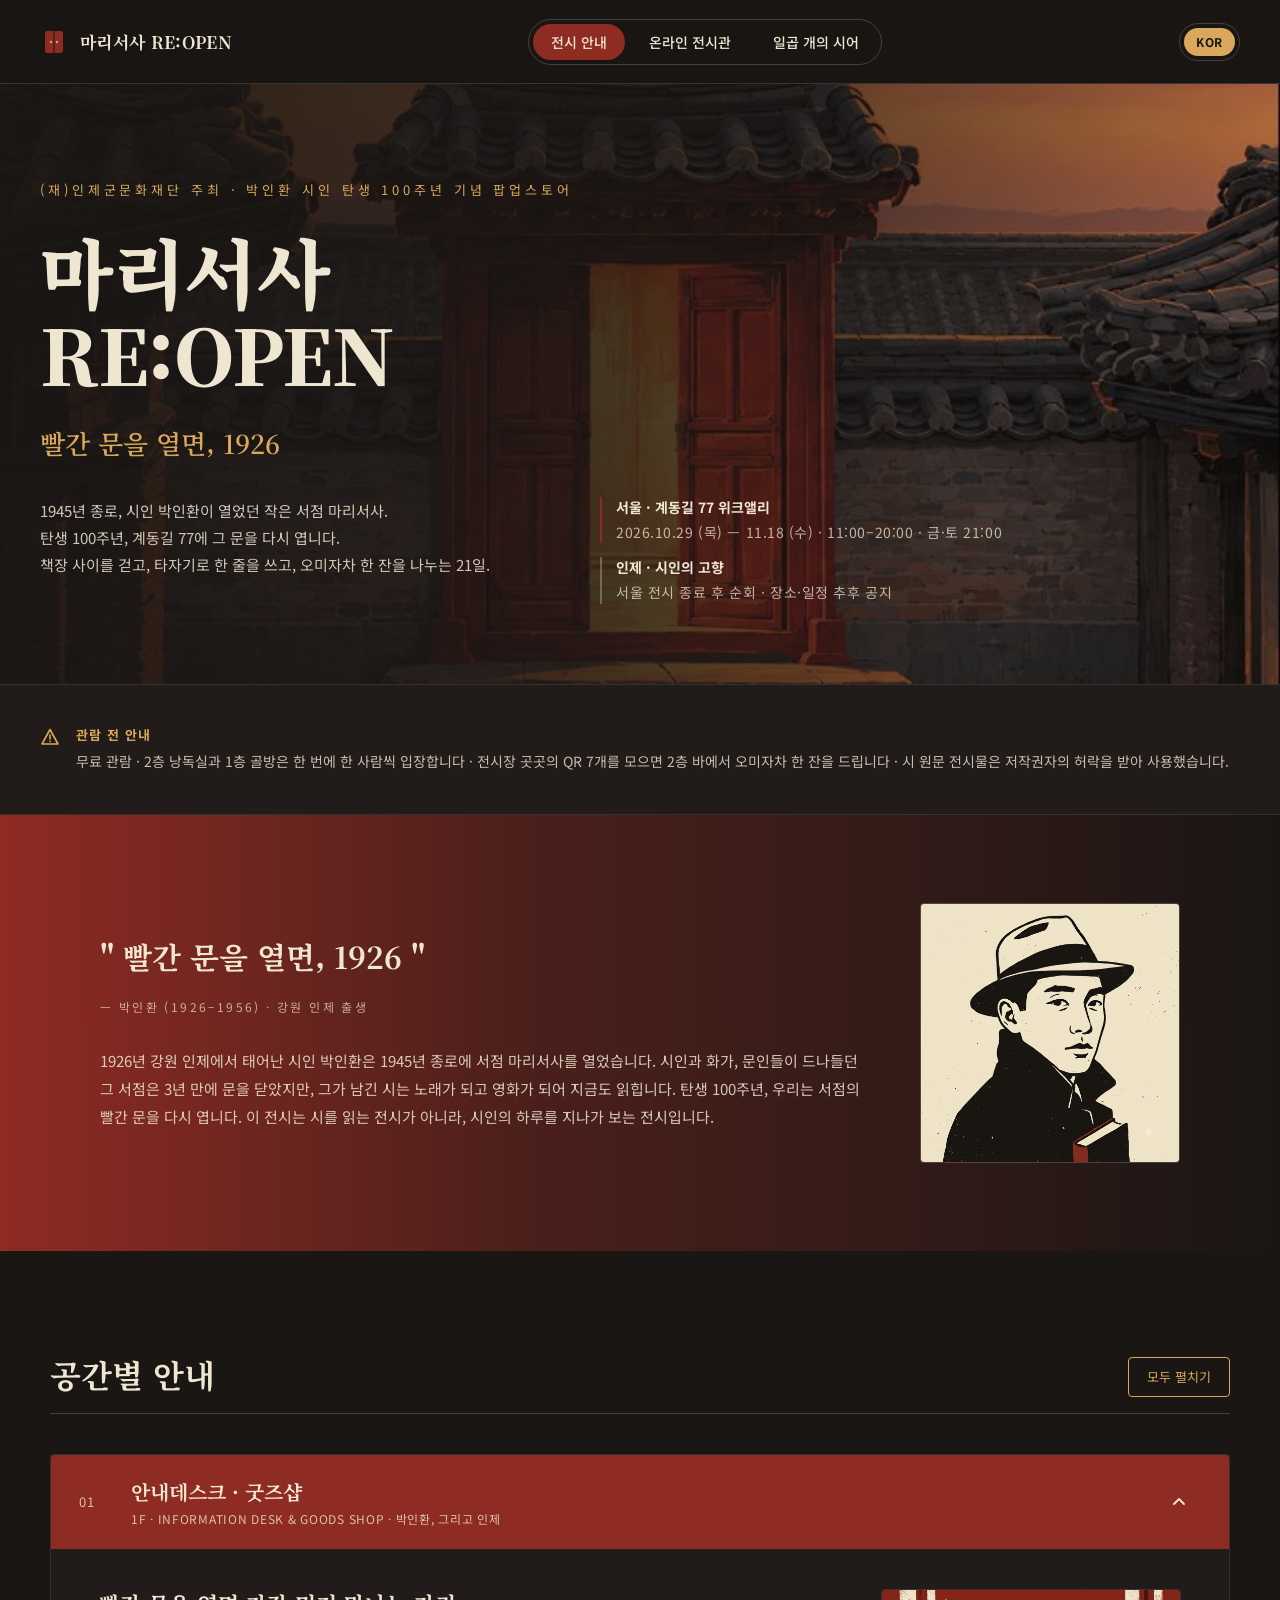
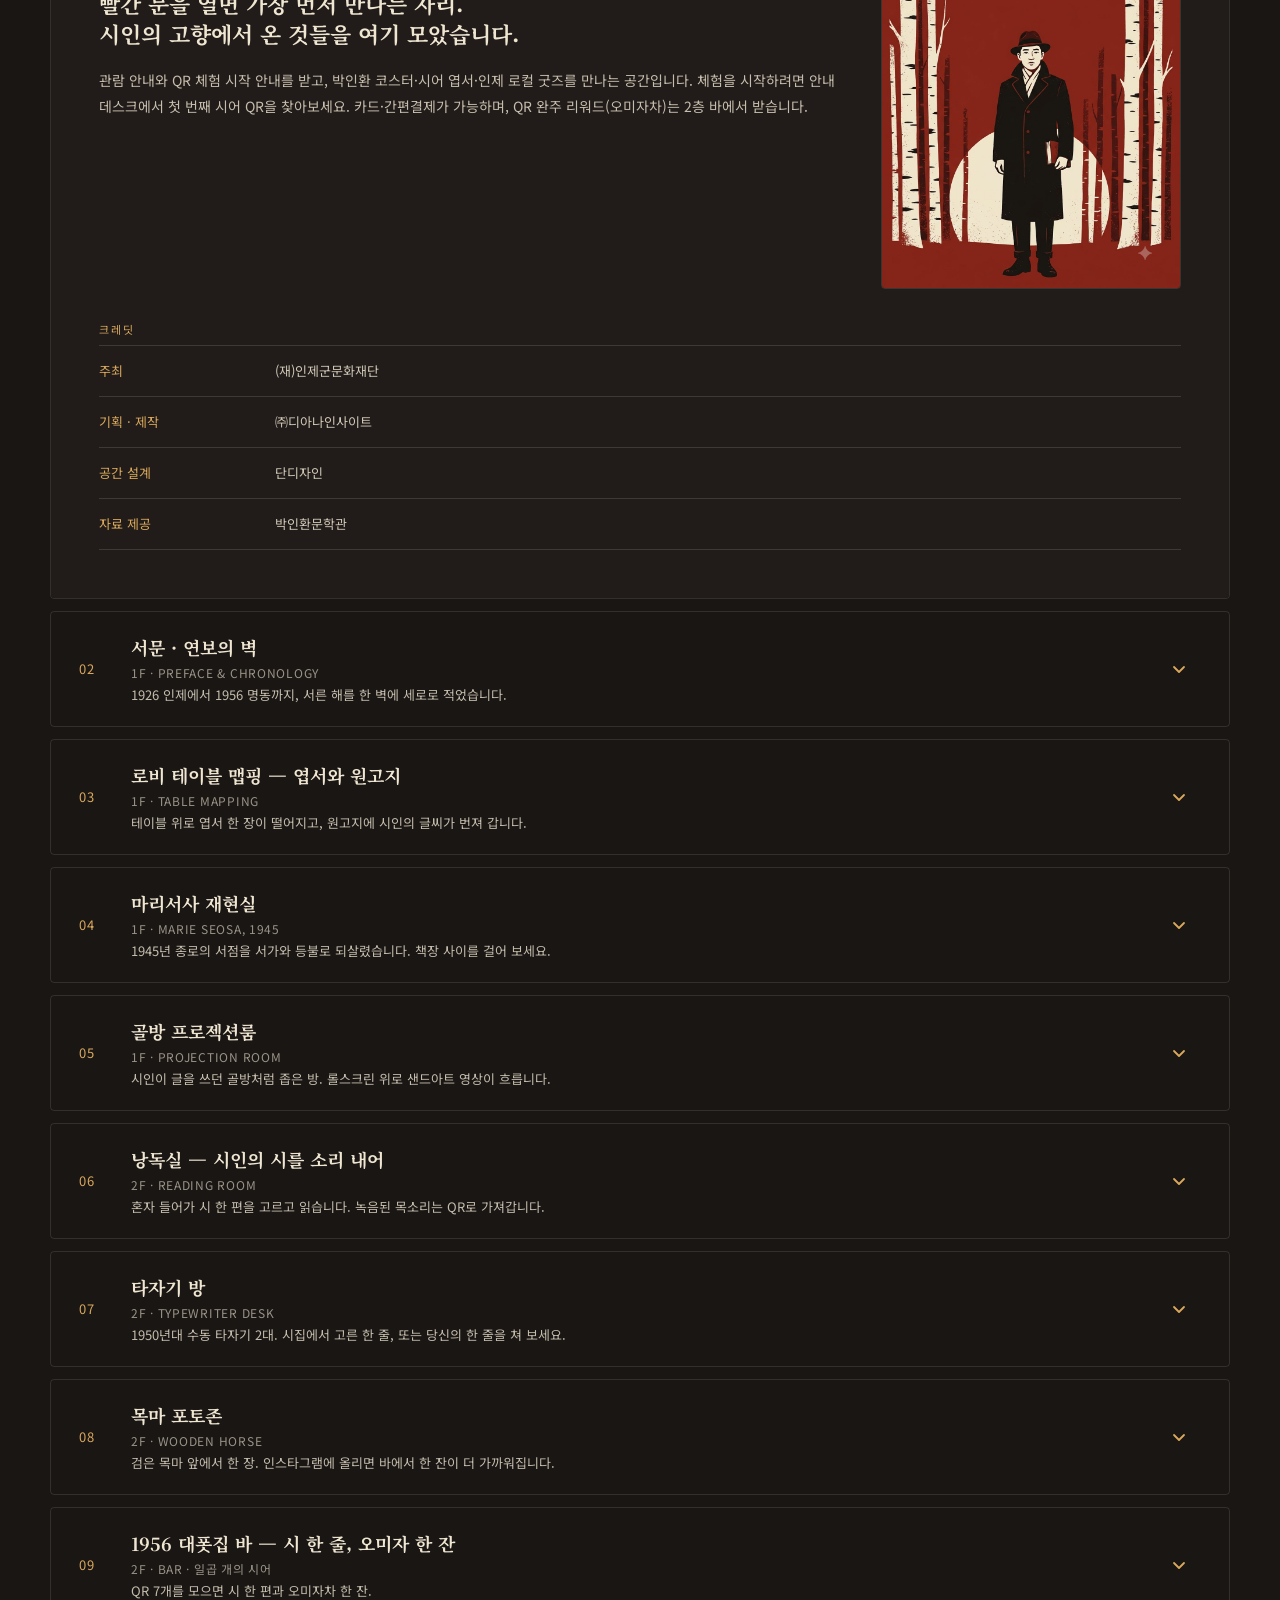
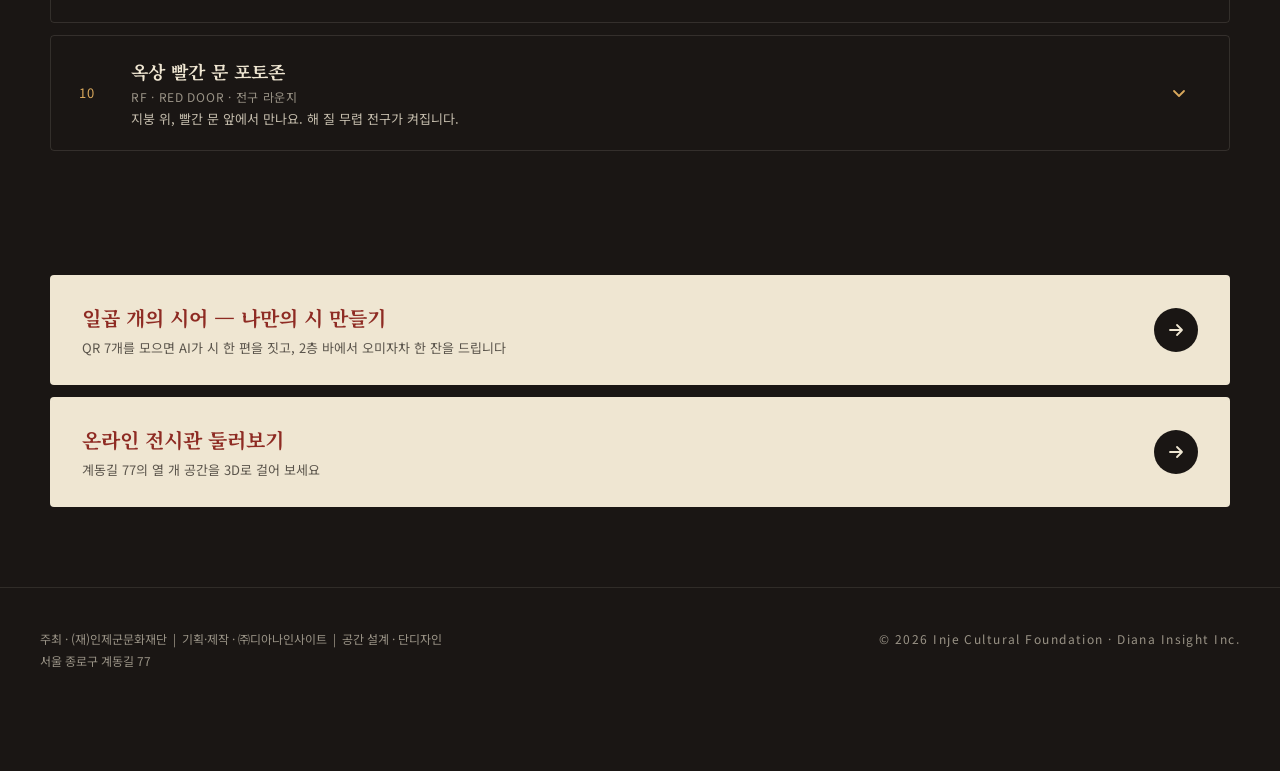
==== index.html @ 1840acc5 "마리서사 RE:OPEN 홈페이지 첫 버전 (parkinhwan100.com) 디자인 캔버스 시안을 정적 HTML로 변환: 전시 안내, 온라인 전시관, 오픈 준비중 팝업, 모바일 대" ====
<!doctype html>
<html lang="ko">
<head>
<meta charset="utf-8">
<meta name="viewport" content="width=device-width, initial-scale=1">
<title>마리서사 RE:OPEN · 박인환 시인 탄생 100주년</title>
<meta name="description" content="박인환 시인 탄생 100주년 기념 팝업스토어 마리서사 RE:OPEN. 2026.10.29 — 11.18, 서울 종로구 계동길 77.">
<meta property="og:title" content="마리서사 RE:OPEN — 빨간 문을 열면, 1926">
<meta property="og:description" content="박인환 시인 탄생 100주년 기념 팝업스토어 · 2026.10.29 — 11.18 · 서울 계동길 77">
<meta property="og:image" content="https://parkinhwan100.com/img/hero-main.jpg">
<meta property="og:url" content="https://parkinhwan100.com/">
<meta property="og:type" content="website">
<meta name="theme-color" content="#1A1614">
<link rel="icon" href="favicon.svg" type="image/svg+xml">
<link rel="preconnect" href="https://fonts.googleapis.com">
<link rel="preconnect" href="https://fonts.gstatic.com" crossorigin>
<link href="https://fonts.googleapis.com/css2?family=Noto+Sans+KR:wght@400;500;700&family=Noto+Serif+KR:wght@400;600;700;900&display=swap" rel="stylesheet">
<link rel="stylesheet" href="style.css">
</head>
<body>

<header class="gnb">
  <a class="logo" href="./" aria-label="마리서사 RE:OPEN 홈">
    <svg width="28" height="28" viewBox="0 0 28 28" fill="none" aria-hidden="true"><rect x="5" y="3" width="18" height="22" rx="2" fill="#8E2B23"/><rect x="13.5" y="3" width="1" height="22" fill="#1A1614"/><circle cx="11" cy="14" r="1.2" fill="#D9A85C"/><circle cx="17" cy="14" r="1.2" fill="#D9A85C"/></svg>
    <span>마리서사 RE:OPEN</span>
  </a>
  <nav class="tabs" aria-label="주요 메뉴">
    <a href="./" aria-current="page">전시 안내</a>
    <a href="online/">온라인 전시관</a>
    <a href="#poem">일곱 개의 시어</a>
  </nav>
  <div class="lang" aria-label="언어"><span>KOR</span></div>
</header>

<main>
<section class="hero" aria-label="전시 소개">
  <img src="img/hero-main.jpg" alt="">
  <div class="hero-body wrap">
    <p class="eyebrow">(재)인제군문화재단 주최 · 박인환 시인 탄생 100주년 기념 팝업스토어</p>
    <h1>마리서사<br>RE:OPEN</h1>
    <p class="tagline">빨간 문을 열면, 1926</p>
    <div class="hero-cols">
      <p>1945년 종로, 시인 박인환이 열었던 작은 서점 마리서사.<br>탄생 100주년, 계동길 77에 그 문을 다시 엽니다.<br>책장 사이를 걷고, 타자기로 한 줄을 쓰고, 오미자차 한 잔을 나누는 21일.</p>
      <dl class="schedule">
        <div><dt>서울 · 계동길 77 위크앨리</dt><dd>2026.10.29 (목) — 11.18 (수) · 11:00–20:00 · 금·토 21:00</dd></div>
        <div><dt>인제 · 시인의 고향</dt><dd>서울 전시 종료 후 순회 · 장소·일정 추후 공지</dd></div>
      </dl>
    </div>
  </div>
</section>

<section class="notice" aria-label="관람 전 안내">
  <div class="wrap">
    <svg width="20" height="20" viewBox="0 0 20 20" fill="none" aria-hidden="true"><path d="M10 2.5 18 17H2L10 2.5Z" stroke="#D9A85C" stroke-width="1.6" stroke-linejoin="round"/><path d="M10 8v4" stroke="#D9A85C" stroke-width="1.6" stroke-linecap="round"/><circle cx="10" cy="14.3" r=".9" fill="#D9A85C"/></svg>
    <div>
      <b>관람 전 안내</b>
      <p>무료 관람 · 2층 낭독실과 1층 골방은 한 번에 한 사람씩 입장합니다 · 전시장 곳곳의 QR 7개를 모으면 2층 바에서 오미자차 한 잔을 드립니다 · 시 원문 전시물은 저작권자의 허락을 받아 사용했습니다.</p>
    </div>
  </div>
</section>

<section class="preface" aria-label="서문">
  <div class="wrap">
    <div class="preface-text">
      <p class="quote">" 빨간 문을 열면, 1926 "</p>
      <p class="by">— 박인환 (1926–1956) · 강원 인제 출생</p>
      <p>1926년 강원 인제에서 태어난 시인 박인환은 1945년 종로에 서점 마리서사를 열었습니다. 시인과 화가, 문인들이 드나들던 그 서점은 3년 만에 문을 닫았지만, 그가 남긴 시는 노래가 되고 영화가 되어 지금도 읽힙니다. 탄생 100주년, 우리는 서점의 빨간 문을 다시 엽니다. 이 전시는 시를 읽는 전시가 아니라, 시인의 하루를 지나가 보는 전시입니다.</p>
    </div>
    <img class="portrait" src="img/portrait.jpg" alt="중절모에 코트를 입고 책을 든 박인환 시인 일러스트">
  </div>
</section>

<section class="rooms" aria-label="공간별 안내">
  <div class="wrap-narrow">
    <div class="section-head">
      <h2>공간별 안내</h2>
      <button type="button" class="btn-outline" id="toggle-all">모두 펼치기</button>
    </div>

    <details class="room" id="room-01" open>
      <summary>
        <span class="no">01</span>
        <span class="head"><span class="title">안내데스크 · 굿즈샵</span><span class="sub">1F · INFORMATION DESK &amp; GOODS SHOP · 박인환, 그리고 인제</span><span class="lead">빨간 문을 열면 가장 먼저 만나는 자리.</span></span>
        <span class="chev" aria-hidden="true"><svg width="18" height="18" viewBox="0 0 18 18" fill="none"><path d="M4 7l5 5 5-5" stroke="#D9A85C" stroke-width="1.8" stroke-linecap="round" stroke-linejoin="round"/></svg></span>
      </summary>
      <div class="room-body">
        <div class="room-row">
          <div class="room-text">
            <p class="big">빨간 문을 열면 가장 먼저 만나는 자리.<br>시인의 고향에서 온 것들을 여기 모았습니다.</p>
            <p>관람 안내와 QR 체험 시작 안내를 받고, 박인환 코스터·시어 엽서·인제 로컬 굿즈를 만나는 공간입니다. 체험을 시작하려면 안내데스크에서 첫 번째 시어 QR을 찾아보세요. 카드·간편결제가 가능하며, QR 완주 리워드(오미자차)는 2층 바에서 받습니다.</p>
          </div>
          <img class="room-img" src="img/room01.jpg" alt="박인환 일러스트 — 굿즈샵 키비주얼" style="height:300px;object-position:50% 20%" loading="lazy">
        </div>
        <div class="kv">
          <p>크레딧</p>
          <dl>
            <div><dt>주최</dt><dd>(재)인제군문화재단</dd></div>
            <div><dt>기획 · 제작</dt><dd>㈜디아나인사이트</dd></div>
            <div><dt>공간 설계</dt><dd>단디자인</dd></div>
            <div><dt>자료 제공</dt><dd>박인환문학관</dd></div>
          </dl>
        </div>
      </div>
    </details>

    <details class="room" id="room-02">
      <summary>
        <span class="no">02</span>
        <span class="head"><span class="title">서문 · 연보의 벽</span><span class="sub">1F · PREFACE &amp; CHRONOLOGY</span><span class="lead">1926 인제에서 1956 명동까지, 서른 해를 한 벽에 세로로 적었습니다.</span></span>
        <span class="chev" aria-hidden="true"><svg width="18" height="18" viewBox="0 0 18 18" fill="none"><path d="M4 7l5 5 5-5" stroke="#D9A85C" stroke-width="1.8" stroke-linecap="round" stroke-linejoin="round"/></svg></span>
      </summary>
      <div class="room-body"><div class="room-row">
        <div class="room-text"><p class="big">1926 인제에서 1956 명동까지,<br>서른 해를 한 벽에 세로로 적었습니다.</p></div>
        <img class="room-img" src="img/room02.jpg" alt="서문 · 연보의 벽" loading="lazy">
      </div></div>
    </details>

    <details class="room" id="room-03">
      <summary>
        <span class="no">03</span>
        <span class="head"><span class="title">로비 테이블 맵핑 — 엽서와 원고지</span><span class="sub">1F · TABLE MAPPING</span><span class="lead">테이블 위로 엽서 한 장이 떨어지고, 원고지에 시인의 글씨가 번져 갑니다.</span></span>
        <span class="chev" aria-hidden="true"><svg width="18" height="18" viewBox="0 0 18 18" fill="none"><path d="M4 7l5 5 5-5" stroke="#D9A85C" stroke-width="1.8" stroke-linecap="round" stroke-linejoin="round"/></svg></span>
      </summary>
      <div class="room-body"><div class="room-row">
        <div class="room-text"><p class="big">테이블 위로 엽서 한 장이 떨어지고,<br>원고지에 시인의 글씨가 번져 갑니다.</p></div>
        <img class="room-img" src="img/room03.jpg" alt="로비 테이블 맵핑" loading="lazy">
      </div></div>
    </details>

    <details class="room" id="room-04">
      <summary>
        <span class="no">04</span>
        <span class="head"><span class="title">마리서사 재현실</span><span class="sub">1F · MARIE SEOSA, 1945</span><span class="lead">1945년 종로의 서점을 서가와 등불로 되살렸습니다. 책장 사이를 걸어 보세요.</span></span>
        <span class="chev" aria-hidden="true"><svg width="18" height="18" viewBox="0 0 18 18" fill="none"><path d="M4 7l5 5 5-5" stroke="#D9A85C" stroke-width="1.8" stroke-linecap="round" stroke-linejoin="round"/></svg></span>
      </summary>
      <div class="room-body"><div class="room-row">
        <div class="room-text"><p class="big">1945년 종로의 서점을 서가와 등불로 되살렸습니다.</p><p>책장 사이를 걸어 보세요.</p></div>
        <img class="room-img" src="img/room04.jpg" alt="마리서사 재현실" loading="lazy">
      </div></div>
    </details>

    <details class="room" id="room-05">
      <summary>
        <span class="no">05</span>
        <span class="head"><span class="title">골방 프로젝션룸</span><span class="sub">1F · PROJECTION ROOM</span><span class="lead">시인이 글을 쓰던 골방처럼 좁은 방. 롤스크린 위로 샌드아트 영상이 흐릅니다.</span></span>
        <span class="chev" aria-hidden="true"><svg width="18" height="18" viewBox="0 0 18 18" fill="none"><path d="M4 7l5 5 5-5" stroke="#D9A85C" stroke-width="1.8" stroke-linecap="round" stroke-linejoin="round"/></svg></span>
      </summary>
      <div class="room-body"><div class="room-row">
        <div class="room-text"><p class="big">시인이 글을 쓰던 골방처럼 좁은 방.</p><p>롤스크린 위로 샌드아트 영상이 흐릅니다. 한 번에 한 사람씩 입장합니다.</p></div>
        <img class="room-img" src="img/room05.jpg" alt="골방 프로젝션룸" loading="lazy">
      </div></div>
    </details>

    <details class="room" id="room-06">
      <summary>
        <span class="no">06</span>
        <span class="head"><span class="title">낭독실 — 시인의 시를 소리 내어</span><span class="sub">2F · READING ROOM</span><span class="lead">혼자 들어가 시 한 편을 고르고 읽습니다. 녹음된 목소리는 QR로 가져갑니다.</span></span>
        <span class="chev" aria-hidden="true"><svg width="18" height="18" viewBox="0 0 18 18" fill="none"><path d="M4 7l5 5 5-5" stroke="#D9A85C" stroke-width="1.8" stroke-linecap="round" stroke-linejoin="round"/></svg></span>
      </summary>
      <div class="room-body"><div class="room-row">
        <div class="room-text"><p class="big">혼자 들어가 시 한 편을 고르고 읽습니다.</p><p>녹음된 목소리는 QR로 가져갑니다. 한 번에 한 사람씩 입장합니다.</p></div>
        <img class="room-img" src="img/room03.jpg" alt="낭독실" style="object-position:50% 80%" loading="lazy">
      </div></div>
    </details>

    <details class="room" id="room-07">
      <summary>
        <span class="no">07</span>
        <span class="head"><span class="title">타자기 방</span><span class="sub">2F · TYPEWRITER DESK</span><span class="lead">1950년대 수동 타자기 2대. 시집에서 고른 한 줄, 또는 당신의 한 줄을 쳐 보세요.</span></span>
        <span class="chev" aria-hidden="true"><svg width="18" height="18" viewBox="0 0 18 18" fill="none"><path d="M4 7l5 5 5-5" stroke="#D9A85C" stroke-width="1.8" stroke-linecap="round" stroke-linejoin="round"/></svg></span>
      </summary>
      <div class="room-body"><div class="room-row">
        <div class="room-text"><p class="big">1950년대 수동 타자기 2대.</p><p>시집에서 고른 한 줄, 또는 당신의 한 줄을 쳐 보세요.</p></div>
        <img class="room-img" src="img/room07.jpg" alt="타자기 방" loading="lazy">
      </div></div>
    </details>

    <details class="room" id="room-08">
      <summary>
        <span class="no">08</span>
        <span class="head"><span class="title">목마 포토존</span><span class="sub">2F · WOODEN HORSE</span><span class="lead">검은 목마 앞에서 한 장. 인스타그램에 올리면 바에서 한 잔이 더 가까워집니다.</span></span>
        <span class="chev" aria-hidden="true"><svg width="18" height="18" viewBox="0 0 18 18" fill="none"><path d="M4 7l5 5 5-5" stroke="#D9A85C" stroke-width="1.8" stroke-linecap="round" stroke-linejoin="round"/></svg></span>
      </summary>
      <div class="room-body"><div class="room-row">
        <div class="room-text"><p class="big">검은 목마 앞에서 한 장.</p><p>인스타그램에 올리면 바에서 한 잔이 더 가까워집니다.</p></div>
        <img class="room-img" src="img/room08.jpg" alt="목마 포토존" loading="lazy">
      </div></div>
    </details>

    <details class="room" id="poem">
      <summary>
        <span class="no">09</span>
        <span class="head"><span class="title">1956 대폿집 바 — 시 한 줄, 오미자 한 잔</span><span class="sub">2F · BAR · 일곱 개의 시어</span><span class="lead">QR 7개를 모으면 시 한 편과 오미자차 한 잔.</span></span>
        <span class="chev" aria-hidden="true"><svg width="18" height="18" viewBox="0 0 18 18" fill="none"><path d="M4 7l5 5 5-5" stroke="#D9A85C" stroke-width="1.8" stroke-linecap="round" stroke-linejoin="round"/></svg></span>
      </summary>
      <div class="room-body">
        <div class="room-row">
          <div class="room-text">
            <p class="big">1956년 봄, 시인은 명동 술집에서 시를 쓰고<br>친구는 그 자리에서 곡을 붙였습니다.</p>
            <p>이 바는 그 저녁을 떠올린 자리입니다. 술 대신 오미자, 노래 대신 시를 주고받습니다. 바텐더가 한 줄을 읊으면 다음 줄을 이어 보세요. 모르셔도 좋습니다 — 종이를 보며 함께 읽습니다.</p>
          </div>
          <img class="room-img" src="img/room09.jpg" alt="오미자차 한 잔 일러스트" style="height:200px" loading="lazy">
        </div>
        <div class="kv">
          <p>일곱 개의 시어 — 참여 방법</p>
          <ol>
            <li><span>① 모으기</span><span>전시장 7개 공간의 QR을 스캔하면 시어가 하나씩 쌓입니다. 마지막 하나는 바에 있습니다.</span></li>
            <li><span>② 짓기</span><span>취향 몇 가지를 고르면 일곱 시어로 나만의 시 한 편이 태어납니다. 활판 엽서로 출력해 드립니다.</span></li>
            <li><span>③ 한 잔</span><span>완성된 시를 바텐더에게 보여 주면 오미자차 한 잔. 1인 1잔 · 무알코올 · 박인환 코스터 4종 증정.</span></li>
          </ol>
        </div>
      </div>
    </details>

    <details class="room" id="room-10">
      <summary>
        <span class="no">10</span>
        <span class="head"><span class="title">옥상 빨간 문 포토존</span><span class="sub">RF · RED DOOR · 전구 라운지</span><span class="lead">지붕 위, 빨간 문 앞에서 만나요. 해 질 무렵 전구가 켜집니다.</span></span>
        <span class="chev" aria-hidden="true"><svg width="18" height="18" viewBox="0 0 18 18" fill="none"><path d="M4 7l5 5 5-5" stroke="#D9A85C" stroke-width="1.8" stroke-linecap="round" stroke-linejoin="round"/></svg></span>
      </summary>
      <div class="room-body"><div class="room-row">
        <div class="room-text"><p class="big">지붕 위, 빨간 문 앞에서 만나요.</p><p>해 질 무렵 전구가 켜집니다.</p></div>
        <img class="room-img" src="img/room10.jpg" alt="옥상 빨간 문 포토존" loading="lazy">
      </div></div>
    </details>
  </div>
</section>

<section class="cta" aria-label="참여">
  <div class="wrap-narrow">
    <a href="#poem" data-open="poem">
      <span><strong>일곱 개의 시어 — 나만의 시 만들기</strong><small>QR 7개를 모으면 AI가 시 한 편을 짓고, 2층 바에서 오미자차 한 잔을 드립니다</small></span>
      <span class="arrow" aria-hidden="true"><svg width="18" height="18" viewBox="0 0 18 18" fill="none"><path d="M3 9h12M10 4l5 5-5 5" stroke="#EFE6D2" stroke-width="1.8" stroke-linecap="round" stroke-linejoin="round"/></svg></span>
    </a>
    <a href="online/">
      <span><strong>온라인 전시관 둘러보기</strong><small>계동길 77의 열 개 공간을 3D로 걸어 보세요</small></span>
      <span class="arrow" aria-hidden="true"><svg width="18" height="18" viewBox="0 0 18 18" fill="none"><path d="M3 9h12M10 4l5 5-5 5" stroke="#EFE6D2" stroke-width="1.8" stroke-linecap="round" stroke-linejoin="round"/></svg></span>
    </a>
  </div>
</section>
</main>

<footer class="footer">
  <div class="wrap">
    <p>주최 · (재)인제군문화재단 &nbsp;|&nbsp; 기획·제작 · ㈜디아나인사이트 &nbsp;|&nbsp; 공간 설계 · 단디자인<br>서울 종로구 계동길 77</p>
    <p class="copy">© 2026 Inje Cultural Foundation · Diana Insight Inc.</p>
  </div>
</footer>

<script src="site.js"></script>
</body>
</html>
---- style.css ----
/* 마리서사 RE:OPEN — 공통 스타일 (디자인 가이드 기준) */
:root {
  --ink: #1A1614;
  --ink-2: #211C19;
  --paper: #EFE6D2;
  --paper-2: #F8F4EA;
  --red: #8E2B23;
  --gold: #D9A85C;
  --gold-hover: #F2C784;
  --muted: #5A544B;
  --line: rgba(239, 230, 210, .14);
  --serif: 'Noto Serif KR', serif;
  --sans: 'Noto Sans KR', sans-serif;
}

* { box-sizing: border-box; }
html { scroll-behavior: smooth; scroll-padding-top: 96px; }
body { margin: 0; background: var(--ink); color: var(--paper); font-family: var(--sans); -webkit-font-smoothing: antialiased; }
a { color: var(--gold); text-decoration: none; }
a:hover { color: var(--gold-hover); }
img { display: block; max-width: 100%; }
h1, h2, h3, p, dl, dd, ol { margin: 0; }
.serif { font-family: var(--serif); }
.wrap { max-width: 1360px; margin: 0 auto; }
.wrap-narrow { max-width: 1180px; margin: 0 auto; }
.eyebrow { font-size: 13px; letter-spacing: .3em; color: var(--gold); line-height: 1.6; }

/* ---------- GNB ---------- */
.gnb {
  position: sticky; top: 0; z-index: 20; height: 84px; padding: 0 40px;
  display: flex; align-items: center; justify-content: space-between; gap: 24px;
  background: rgba(26, 22, 20, .92); border-bottom: 1px solid var(--line);
  backdrop-filter: blur(8px); -webkit-backdrop-filter: blur(8px);
}
.logo { display: flex; align-items: center; gap: 12px; color: var(--paper); }
.logo:hover { color: var(--paper); }
.logo span { font-family: var(--serif); font-weight: 700; font-size: 17px; letter-spacing: .02em; }
.tabs { display: flex; align-items: center; gap: 6px; padding: 4px; border: 1px solid rgba(239, 230, 210, .2); border-radius: 999px; }
.tabs a { height: 36px; padding: 0 18px; border-radius: 999px; color: var(--paper); font-size: 14px; font-weight: 500; display: flex; align-items: center; white-space: nowrap; }
.tabs a:hover { background: rgba(239, 230, 210, .08); }
.tabs a[aria-current="page"] { background: var(--red); }
.lang { display: flex; align-items: center; gap: 4px; padding: 4px; border: 1px solid rgba(239, 230, 210, .2); border-radius: 999px; font-size: 12px; letter-spacing: .06em; }
.lang span { height: 28px; padding: 0 12px; border-radius: 999px; display: flex; align-items: center; background: var(--gold); color: var(--ink); font-weight: 700; }

/* ---------- Hero ---------- */
.hero { position: relative; min-height: 582px; padding: 96px 40px 80px; display: flex; align-items: center; overflow: hidden; }
.hero > img { position: absolute; inset: 0; width: 100%; height: 100%; object-fit: cover; object-position: 50% 45%; }
.hero::after { content: ""; position: absolute; inset: 0; background: linear-gradient(90deg, rgba(26,22,20,.94) 0%, rgba(26,22,20,.82) 48%, rgba(26,22,20,.35) 100%); }
.hero-body { position: relative; z-index: 1; width: 100%; display: flex; flex-direction: column; gap: 28px; }
.hero h1 { font-family: var(--serif); font-weight: 900; font-size: 76px; line-height: 1.1; letter-spacing: -.01em; }
.hero .tagline { font-family: var(--serif); font-size: 26px; font-weight: 600; color: var(--gold); }
.hero-cols { display: flex; flex-wrap: wrap; gap: 40px; align-items: flex-start; margin-top: 8px; }
.hero-cols > p { flex: 1 1 360px; max-width: 520px; font-size: 15px; line-height: 1.8; color: rgba(239, 230, 210, .85); }
.schedule { flex: 1 1 320px; display: flex; flex-direction: column; gap: 14px; font-size: 14px; }
.schedule > div { display: flex; flex-direction: column; gap: 4px; padding-left: 14px; border-left: 2px solid var(--red); }
.schedule > div + div { border-left-color: rgba(239, 230, 210, .3); }
.schedule dt { font-weight: 700; }
.schedule dd { letter-spacing: .04em; color: rgba(239, 230, 210, .75); line-height: 1.6; }

/* ---------- Notice ---------- */
.notice { padding: 40px; background: var(--ink-2); border-top: 1px solid rgba(239,230,210,.1); border-bottom: 1px solid rgba(239,230,210,.1); }
.notice .wrap { display: flex; gap: 16px; align-items: flex-start; }
.notice svg { flex: none; margin-top: 2px; }
.notice b { display: block; margin-bottom: 6px; font-size: 13px; letter-spacing: .08em; color: var(--gold); }
.notice p { font-size: 14px; line-height: 1.7; color: rgba(239, 230, 210, .8); }

/* ---------- Preface ---------- */
.preface { padding: 88px 40px; background: linear-gradient(90deg, #8E2B23 0%, #4A1F1B 42%, #1A1614 100%); }
.preface .wrap { padding: 0 60px; display: flex; align-items: center; justify-content: space-between; gap: 48px; }
.preface-text { display: flex; flex-direction: column; gap: 20px; max-width: 760px; }
.preface .quote { font-family: var(--serif); font-weight: 700; font-size: 30px; }
.preface .by { font-size: 12px; letter-spacing: .2em; color: rgba(239, 230, 210, .7); }
.preface-text > p:last-child { margin-top: 12px; font-size: 15px; line-height: 1.85; color: rgba(239, 230, 210, .85); }
.preface .portrait { flex: 0 0 260px; width: 260px; height: 260px; object-fit: cover; border-radius: 4px; border: 1px solid rgba(239,230,210,.2); }

/* ---------- Rooms (accordion) ---------- */
.rooms { padding: 100px 40px; }
.rooms .wrap-narrow { display: flex; flex-direction: column; gap: 12px; }
.section-head { display: flex; align-items: flex-end; justify-content: space-between; gap: 16px; padding-bottom: 16px; margin-bottom: 28px; border-bottom: 1px solid rgba(239, 230, 210, .2); }
.section-head h2 { font-family: var(--serif); font-weight: 700; font-size: 32px; }
.btn-outline { height: 40px; padding: 0 18px; border: 1px solid var(--gold); border-radius: 4px; background: transparent; color: var(--gold); font-family: inherit; font-size: 13px; cursor: pointer; }
.btn-outline:hover { background: rgba(217, 168, 92, .1); }

.room { border: 1px solid rgba(239, 230, 210, .12); border-radius: 4px; overflow: hidden; }
.room summary { list-style: none; display: flex; align-items: center; gap: 24px; padding: 22px 28px; cursor: pointer; }
.room summary::-webkit-details-marker { display: none; }
.room summary:hover { background: rgba(239, 230, 210, .04); }
.room .no { width: 28px; font-size: 13px; letter-spacing: .1em; color: var(--gold); }
.room .head { flex: 1; display: flex; flex-direction: column; gap: 4px; }
.room .title { font-family: var(--serif); font-weight: 700; font-size: 18px; }
.room .sub { font-size: 12px; letter-spacing: .06em; color: rgba(239, 230, 210, .6); }
.room .lead { font-size: 13px; color: rgba(239, 230, 210, .8); }
.room .chev { flex: none; width: 44px; height: 44px; display: flex; align-items: center; justify-content: center; transition: transform .2s; }
.room[open] summary { background: var(--red); }
.room[open] .no, .room[open] .sub { color: rgba(239, 230, 210, .8); }
.room[open] .title { font-size: 20px; }
.room[open] .lead { display: none; }
.room[open] .chev { transform: rotate(180deg); }
.room[open] .chev path { stroke: var(--paper); }

.room-body { padding: 40px 48px 48px; background: var(--ink-2); display: flex; flex-direction: column; gap: 32px; }
.room-row { display: flex; flex-wrap: wrap; gap: 40px; align-items: flex-start; }
.room-text { flex: 1 1 420px; display: flex; flex-direction: column; gap: 18px; }
.room-text .big { font-family: var(--serif); font-weight: 700; font-size: 22px; line-height: 1.4; }
.room-text p:not(.big) { font-size: 14px; line-height: 1.85; color: rgba(239, 230, 210, .8); }
.room-img { flex: 0 0 300px; width: 300px; height: 220px; object-fit: cover; border-radius: 4px; border: 1px solid rgba(239, 230, 210, .12); }
.kv { display: flex; flex-direction: column; }
.kv > p { margin-bottom: 8px; font-size: 11px; letter-spacing: .2em; color: var(--gold); }
.kv dl, .kv ol { padding: 0; list-style: none; }
.kv dl > div, .kv li { display: grid; grid-template-columns: 160px minmax(0, 1fr); gap: 16px; padding: 14px 0; border-top: 1px solid rgba(239, 230, 210, .14); font-size: 13px; line-height: 1.7; }
.kv dl > div:last-child, .kv li:last-child { border-bottom: 1px solid rgba(239, 230, 210, .14); }
.kv dt, .kv li > span:first-child { color: var(--gold); }
.kv dd, .kv li > span:last-child { color: rgba(239, 230, 210, .85); }

/* ---------- CTA ---------- */
.cta { padding: 24px 40px 80px; }
.cta .wrap-narrow { display: flex; flex-direction: column; gap: 12px; }
.cta a { display: flex; align-items: center; justify-content: space-between; gap: 24px; padding: 28px 32px; border-radius: 4px; background: var(--paper); color: var(--ink); }
.cta a:hover { background: var(--paper-2); color: var(--ink); }
.cta a > span:first-child { display: flex; flex-direction: column; gap: 6px; }
.cta strong { font-family: var(--serif); font-size: 20px; color: var(--red); }
.cta small { font-size: 13px; color: var(--muted); }
.cta .arrow { flex: none; width: 44px; height: 44px; border-radius: 50%; background: var(--ink); display: flex; align-items: center; justify-content: center; }

/* ---------- Online ---------- */
.online-hero { position: relative; min-height: 500px; padding: 96px 40px; display: flex; align-items: center; justify-content: center; text-align: center; overflow: hidden; }
.online-hero > img { position: absolute; inset: 0; width: 100%; height: 100%; object-fit: cover; object-position: 50% 40%; }
.online-hero::after { content: ""; position: absolute; inset: 0; background: linear-gradient(180deg, rgba(26,22,20,.55) 0%, rgba(26,22,20,.75) 60%, #1A1614 100%); }
.online-hero .body { position: relative; z-index: 1; max-width: 760px; display: flex; flex-direction: column; align-items: center; gap: 20px; }
.online-hero h1 { font-family: var(--serif); font-weight: 700; font-size: 44px; line-height: 1.25; }
.online-hero p.desc { font-size: 15px; line-height: 1.8; color: rgba(239, 230, 210, .85); }
.btn-red { margin-top: 8px; height: 48px; padding: 0 28px; border-radius: 999px; background: var(--red); color: var(--paper); font-size: 14px; font-weight: 700; display: inline-flex; align-items: center; gap: 10px; }
.btn-red:hover { background: #A3342B; color: var(--paper); }

.room-grid-sec { padding: 40px 40px 100px; }
.room-grid-sec h2 { font-family: var(--serif); font-weight: 700; font-size: 26px; margin-bottom: 28px; }
.room-grid { display: grid; grid-template-columns: repeat(3, minmax(0, 1fr)); gap: 16px; }
.tile { position: relative; height: 260px; padding: 20px; border-radius: 4px; overflow: hidden; border: 1px solid rgba(239, 230, 210, .12); background: var(--ink-2); color: var(--paper); display: flex; flex-direction: column; justify-content: flex-end; }
.tile:hover { color: var(--paper); }
.tile img { position: absolute; inset: 0; width: 100%; height: 100%; object-fit: cover; opacity: .7; transition: opacity .25s, transform .4s; }
.tile:hover img { opacity: .9; transform: scale(1.03); }
.tile::after { content: ""; position: absolute; inset: 0; background: linear-gradient(180deg, rgba(26,22,20,0) 30%, rgba(26,22,20,.9) 100%); }
.tile span { position: relative; z-index: 1; }
.tile .no { font-size: 12px; letter-spacing: .1em; color: var(--gold); }
.tile .name { font-family: var(--serif); font-weight: 700; font-size: 17px; }
.tile-tip { height: 260px; padding: 24px; border-radius: 4px; border: 1px dashed rgba(239, 230, 210, .25); color: rgba(239, 230, 210, .7); display: flex; flex-direction: column; justify-content: center; gap: 10px; font-size: 13px; line-height: 1.7; }
.tile-tip b { font-size: 12px; letter-spacing: .1em; color: var(--gold); font-weight: 400; }

/* ---------- Popup ---------- */
.dim { position: fixed; inset: 0; z-index: 50; background: rgba(0, 0, 0, .7); display: flex; align-items: center; justify-content: center; padding: 16px; }
.dim[hidden] { display: none; }
.modal { position: relative; width: 400px; max-width: 100%; padding: 44px 40px 36px; border-radius: 6px; background: var(--paper); color: var(--ink); display: flex; flex-direction: column; align-items: center; gap: 14px; text-align: center; box-shadow: 0 30px 80px rgba(0, 0, 0, .6); }
.modal .x { position: absolute; top: 12px; right: 12px; width: 44px; height: 44px; border: 0; background: transparent; cursor: pointer; display: flex; align-items: center; justify-content: center; }
.modal h2 { margin-top: 6px; font-family: var(--serif); font-weight: 700; font-size: 24px; }
.modal p { font-size: 13px; letter-spacing: .06em; color: var(--muted); }
.modal .ok { margin-top: 10px; width: 100%; height: 48px; border: 0; border-radius: 4px; background: var(--red); color: var(--paper); font-family: inherit; font-size: 14px; font-weight: 700; cursor: pointer; }
.modal label { display: flex; align-items: center; gap: 8px; font-size: 12px; color: var(--muted); cursor: pointer; }
.modal input { width: 16px; height: 16px; accent-color: var(--red); }

/* ---------- Footer ---------- */
.footer { padding: 40px 40px 100px; border-top: 1px solid rgba(239, 230, 210, .1); }
.footer .wrap { display: flex; flex-wrap: wrap; justify-content: space-between; gap: 16px; font-size: 12px; line-height: 1.8; color: rgba(239, 230, 210, .6); }
.footer .copy { letter-spacing: .12em; }

/* ---------- Mobile (≤768px) ---------- */
@media (max-width: 768px) {
  html { scroll-padding-top: 120px; }
  .gnb { height: auto; padding: 10px 16px; flex-wrap: wrap; gap: 10px; }
  .logo svg { width: 24px; height: 24px; }
  .logo span { font-size: 15px; }
  .lang { padding: 3px; }
  .lang span { height: 26px; padding: 0 10px; font-size: 11px; }
  .tabs { order: 3; width: 100%; overflow-x: auto; border: 0; padding: 0; scrollbar-width: none; }
  .tabs a { flex: none; height: 34px; padding: 0 14px; font-size: 13px; border: 1px solid rgba(239, 230, 210, .2); }
  .tabs a[aria-current="page"] { border-color: var(--red); }

  .hero { min-height: 0; padding: 56px 20px 40px; }
  .hero::after { background: linear-gradient(180deg, rgba(26,22,20,.7) 0%, rgba(26,22,20,.9) 70%, #1A1614 100%); }
  .hero-body { gap: 18px; }
  .eyebrow { font-size: 11px; letter-spacing: .22em; }
  .hero h1 { font-size: 46px; }
  .hero .tagline { font-size: 19px; }
  .hero-cols { gap: 20px; }
  .hero-cols > p { flex-basis: 100%; font-size: 14px; }
  .hero-cols > p br { display: none; }
  .schedule { flex-basis: 100%; font-size: 13px; }

  .notice { padding: 20px; }
  .notice p { font-size: 13px; }

  .preface { padding: 48px 20px; }
  .preface .wrap { padding: 0; flex-direction: column-reverse; align-items: flex-start; gap: 24px; }
  .preface .quote { font-size: 22px; }
  .preface-text > p:last-child { font-size: 14px; }
  .preface .portrait { width: 160px; height: 160px; flex-basis: auto; }

  .rooms { padding: 56px 16px; }
  .section-head h2 { font-size: 24px; }
  .section-head { margin-bottom: 8px; padding: 0 4px 12px; }
  .btn-outline { height: 36px; padding: 0 12px; font-size: 12px; }
  .room summary { gap: 12px; padding: 14px 12px 14px 16px; }
  .room .title, .room[open] .title { font-size: 15px; }
  .room .sub { font-size: 11px; }
  .room .lead { display: none; }
  .room .no { width: auto; font-size: 12px; }
  .room-body { padding: 20px; gap: 18px; }
  .room-row { gap: 18px; flex-direction: column-reverse; }
  .room-text { flex-basis: auto; }
  .room-text .big { font-size: 17px; }
  .room-text .big br { display: none; }
  .room-text p:not(.big) { font-size: 13px; }
  .room-img { width: 100%; height: 200px; flex-basis: auto; }
  .kv dl > div, .kv li { grid-template-columns: 88px minmax(0, 1fr); gap: 12px; padding: 10px 0; font-size: 12px; }

  .cta { padding: 0 16px 32px; }
  .cta a { padding: 18px; }
  .cta strong { font-size: 16px; }
  .cta small { font-size: 12px; }
  .cta .arrow { width: 40px; height: 40px; }

  .online-hero { min-height: 0; padding: 64px 20px; }
  .online-hero h1 { font-size: 30px; }
  .online-hero p.desc { font-size: 14px; }
  .online-hero p.desc br { display: none; }
  .room-grid-sec { padding: 24px 16px 64px; }
  .room-grid { grid-template-columns: 1fr; }
  .tile, .tile-tip { height: 200px; }

  .modal { padding: 40px 24px 28px; }

  .footer { padding: 24px 20px 56px; }
  .footer .wrap { font-size: 11px; }
}

@media (min-width: 769px) and (max-width: 1100px) {
  .room-grid { grid-template-columns: repeat(2, minmax(0, 1fr)); }
  .hero h1 { font-size: 60px; }
  .preface .portrait { display: none; }
}
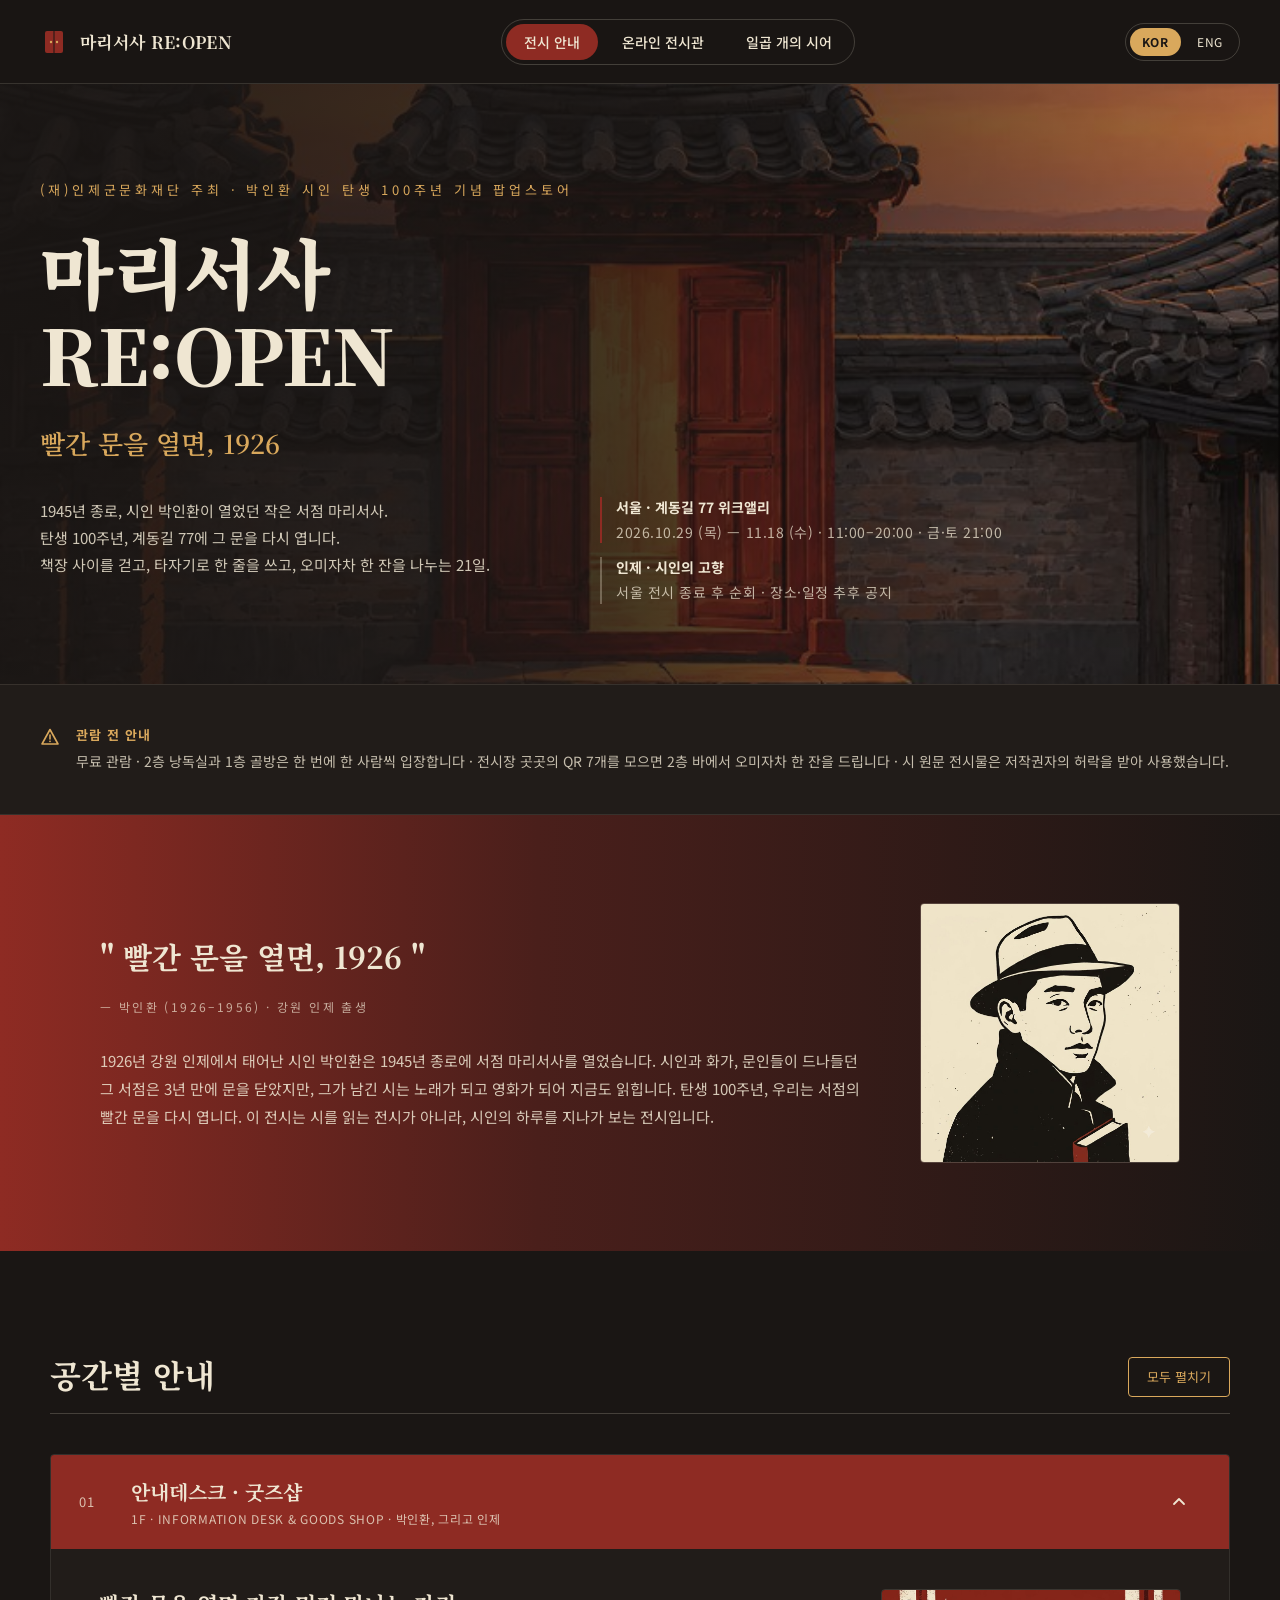
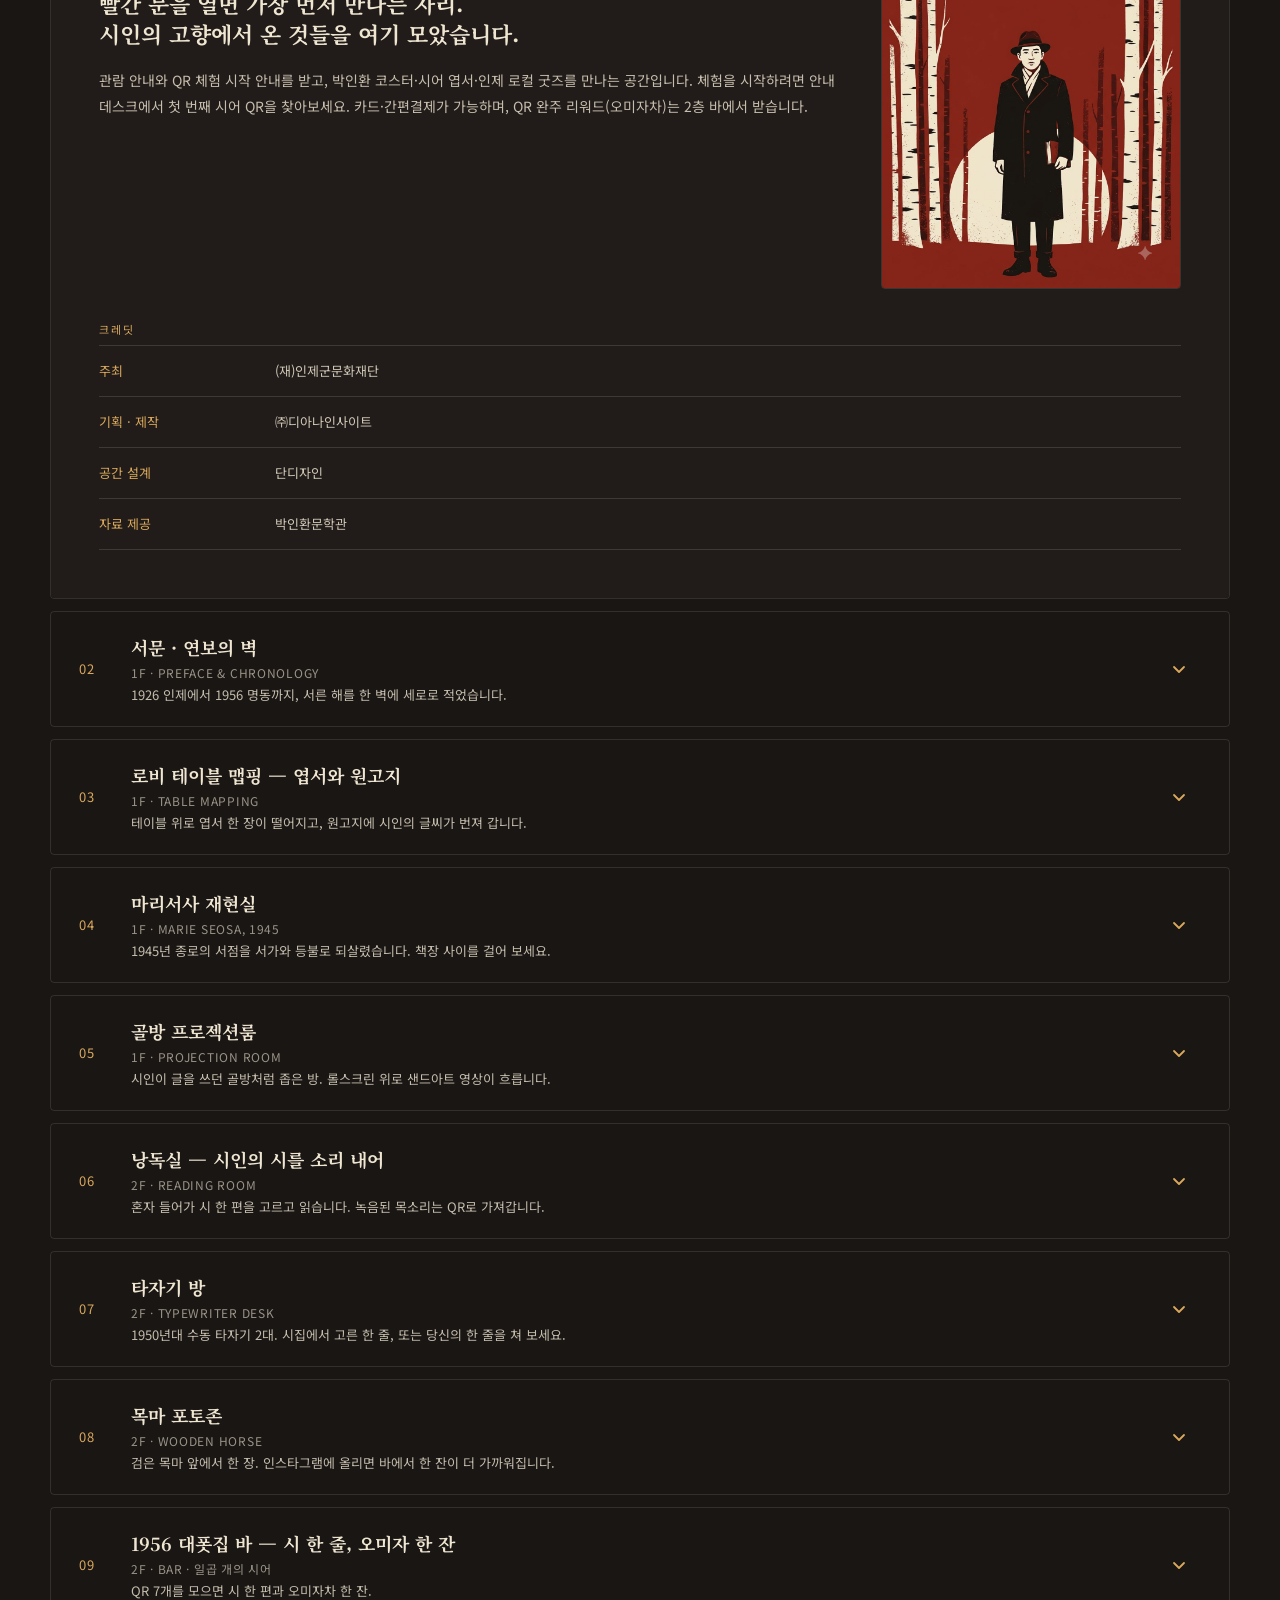
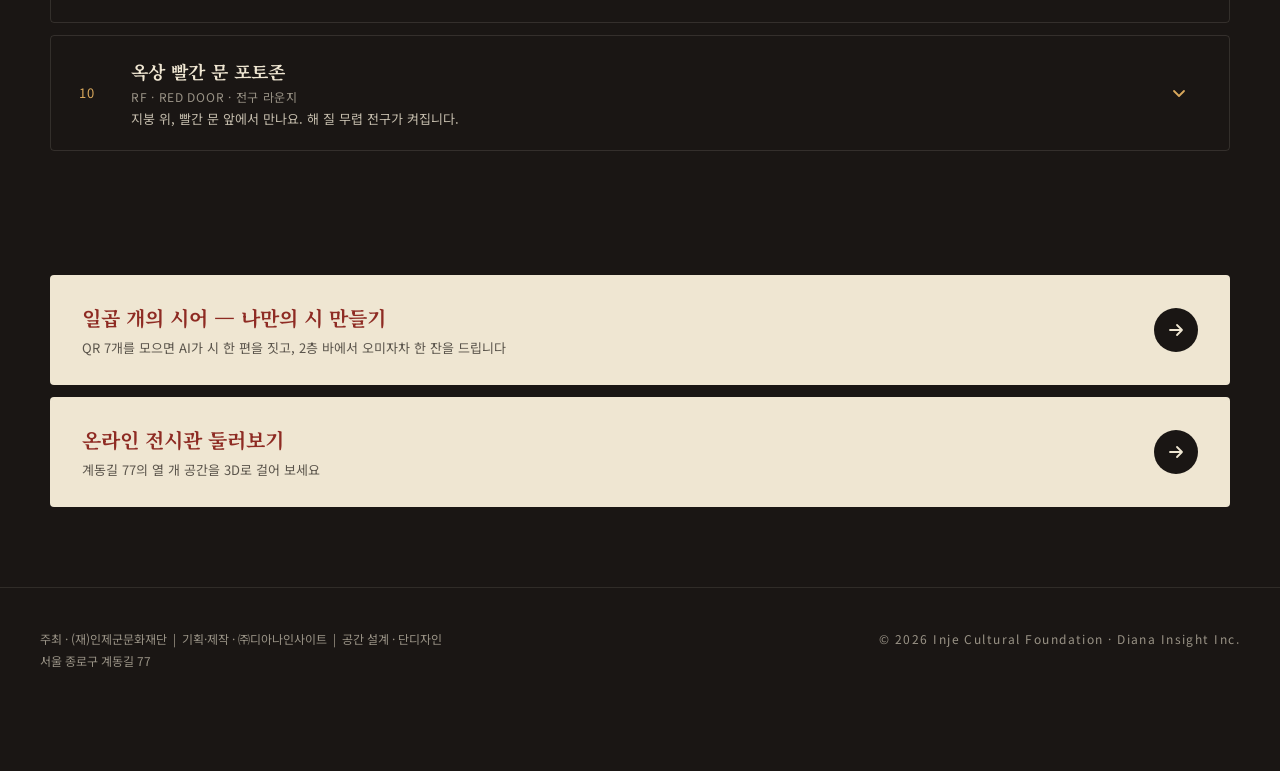
==== commit d05f7679: "영문(ENG) 전시 안내·온라인 전시관 페이지 추가, KOR/ENG 전환 버튼 모바일에서 줄바꿈이 숨겨질 때 단어가 붙던 문제도 수정.  Co-Authored-By: Claude " ====
--- a/index.html
+++ b/index.html
@@ -29,7 +29,7 @@
     <a href="online/">온라인 전시관</a>
     <a href="#poem">일곱 개의 시어</a>
   </nav>
-  <div class="lang" aria-label="언어"><span>KOR</span></div>
+  <div class="lang" aria-label="언어"><span aria-current="true">KOR</span><a href="en/" hreflang="en" lang="en">ENG</a></div>
 </header>
 
 <main>
@@ -37,10 +37,10 @@
   <img src="img/hero-main.jpg" alt="">
   <div class="hero-body wrap">
     <p class="eyebrow">(재)인제군문화재단 주최 · 박인환 시인 탄생 100주년 기념 팝업스토어</p>
-    <h1>마리서사<br>RE:OPEN</h1>
+    <h1>마리서사 <br>RE:OPEN</h1>
     <p class="tagline">빨간 문을 열면, 1926</p>
     <div class="hero-cols">
-      <p>1945년 종로, 시인 박인환이 열었던 작은 서점 마리서사.<br>탄생 100주년, 계동길 77에 그 문을 다시 엽니다.<br>책장 사이를 걷고, 타자기로 한 줄을 쓰고, 오미자차 한 잔을 나누는 21일.</p>
+      <p>1945년 종로, 시인 박인환이 열었던 작은 서점 마리서사. <br>탄생 100주년, 계동길 77에 그 문을 다시 엽니다. <br>책장 사이를 걷고, 타자기로 한 줄을 쓰고, 오미자차 한 잔을 나누는 21일.</p>
       <dl class="schedule">
         <div><dt>서울 · 계동길 77 위크앨리</dt><dd>2026.10.29 (목) — 11.18 (수) · 11:00–20:00 · 금·토 21:00</dd></div>
         <div><dt>인제 · 시인의 고향</dt><dd>서울 전시 종료 후 순회 · 장소·일정 추후 공지</dd></div>
@@ -86,7 +86,7 @@
       <div class="room-body">
         <div class="room-row">
           <div class="room-text">
-            <p class="big">빨간 문을 열면 가장 먼저 만나는 자리.<br>시인의 고향에서 온 것들을 여기 모았습니다.</p>
+            <p class="big">빨간 문을 열면 가장 먼저 만나는 자리. <br>시인의 고향에서 온 것들을 여기 모았습니다.</p>
             <p>관람 안내와 QR 체험 시작 안내를 받고, 박인환 코스터·시어 엽서·인제 로컬 굿즈를 만나는 공간입니다. 체험을 시작하려면 안내데스크에서 첫 번째 시어 QR을 찾아보세요. 카드·간편결제가 가능하며, QR 완주 리워드(오미자차)는 2층 바에서 받습니다.</p>
           </div>
           <img class="room-img" src="img/room01.jpg" alt="박인환 일러스트 — 굿즈샵 키비주얼" style="height:300px;object-position:50% 20%" loading="lazy">
@@ -110,7 +110,7 @@
         <span class="chev" aria-hidden="true"><svg width="18" height="18" viewBox="0 0 18 18" fill="none"><path d="M4 7l5 5 5-5" stroke="#D9A85C" stroke-width="1.8" stroke-linecap="round" stroke-linejoin="round"/></svg></span>
       </summary>
       <div class="room-body"><div class="room-row">
-        <div class="room-text"><p class="big">1926 인제에서 1956 명동까지,<br>서른 해를 한 벽에 세로로 적었습니다.</p></div>
+        <div class="room-text"><p class="big">1926 인제에서 1956 명동까지, <br>서른 해를 한 벽에 세로로 적었습니다.</p></div>
         <img class="room-img" src="img/room02.jpg" alt="서문 · 연보의 벽" loading="lazy">
       </div></div>
     </details>
@@ -122,7 +122,7 @@
         <span class="chev" aria-hidden="true"><svg width="18" height="18" viewBox="0 0 18 18" fill="none"><path d="M4 7l5 5 5-5" stroke="#D9A85C" stroke-width="1.8" stroke-linecap="round" stroke-linejoin="round"/></svg></span>
       </summary>
       <div class="room-body"><div class="room-row">
-        <div class="room-text"><p class="big">테이블 위로 엽서 한 장이 떨어지고,<br>원고지에 시인의 글씨가 번져 갑니다.</p></div>
+        <div class="room-text"><p class="big">테이블 위로 엽서 한 장이 떨어지고, <br>원고지에 시인의 글씨가 번져 갑니다.</p></div>
         <img class="room-img" src="img/room03.jpg" alt="로비 테이블 맵핑" loading="lazy">
       </div></div>
     </details>
@@ -196,7 +196,7 @@
       <div class="room-body">
         <div class="room-row">
           <div class="room-text">
-            <p class="big">1956년 봄, 시인은 명동 술집에서 시를 쓰고<br>친구는 그 자리에서 곡을 붙였습니다.</p>
+            <p class="big">1956년 봄, 시인은 명동 술집에서 시를 쓰고 <br>친구는 그 자리에서 곡을 붙였습니다.</p>
             <p>이 바는 그 저녁을 떠올린 자리입니다. 술 대신 오미자, 노래 대신 시를 주고받습니다. 바텐더가 한 줄을 읊으면 다음 줄을 이어 보세요. 모르셔도 좋습니다 — 종이를 보며 함께 읽습니다.</p>
           </div>
           <img class="room-img" src="img/room09.jpg" alt="오미자차 한 잔 일러스트" style="height:200px" loading="lazy">
@@ -242,7 +242,7 @@
 
 <footer class="footer">
   <div class="wrap">
-    <p>주최 · (재)인제군문화재단 &nbsp;|&nbsp; 기획·제작 · ㈜디아나인사이트 &nbsp;|&nbsp; 공간 설계 · 단디자인<br>서울 종로구 계동길 77</p>
+    <p>주최 · (재)인제군문화재단 &nbsp;|&nbsp; 기획·제작 · ㈜디아나인사이트 &nbsp;|&nbsp; 공간 설계 · 단디자인 <br>서울 종로구 계동길 77</p>
     <p class="copy">© 2026 Inje Cultural Foundation · Diana Insight Inc.</p>
   </div>
 </footer>
--- a/style.css
+++ b/style.css
@@ -40,7 +40,10 @@
 .tabs a:hover { background: rgba(239, 230, 210, .08); }
 .tabs a[aria-current="page"] { background: var(--red); }
 .lang { display: flex; align-items: center; gap: 4px; padding: 4px; border: 1px solid rgba(239, 230, 210, .2); border-radius: 999px; font-size: 12px; letter-spacing: .06em; }
-.lang span { height: 28px; padding: 0 12px; border-radius: 999px; display: flex; align-items: center; background: var(--gold); color: var(--ink); font-weight: 700; }
+.lang span, .lang a { height: 28px; padding: 0 12px; border-radius: 999px; display: flex; align-items: center; }
+.lang span { background: var(--gold); color: var(--ink); font-weight: 700; }
+.lang a { color: var(--paper); }
+.lang a:hover { background: rgba(239, 230, 210, .08); color: var(--paper); }
 
 /* ---------- Hero ---------- */
 .hero { position: relative; min-height: 582px; padding: 96px 40px 80px; display: flex; align-items: center; overflow: hidden; }
@@ -169,7 +172,7 @@
   .logo svg { width: 24px; height: 24px; }
   .logo span { font-size: 15px; }
   .lang { padding: 3px; }
-  .lang span { height: 26px; padding: 0 10px; font-size: 11px; }
+  .lang span, .lang a { height: 26px; padding: 0 10px; font-size: 11px; }
   .tabs { order: 3; width: 100%; overflow-x: auto; border: 0; padding: 0; scrollbar-width: none; }
   .tabs a { flex: none; height: 34px; padding: 0 14px; font-size: 13px; border: 1px solid rgba(239, 230, 210, .2); }
   .tabs a[aria-current="page"] { border-color: var(--red); }
